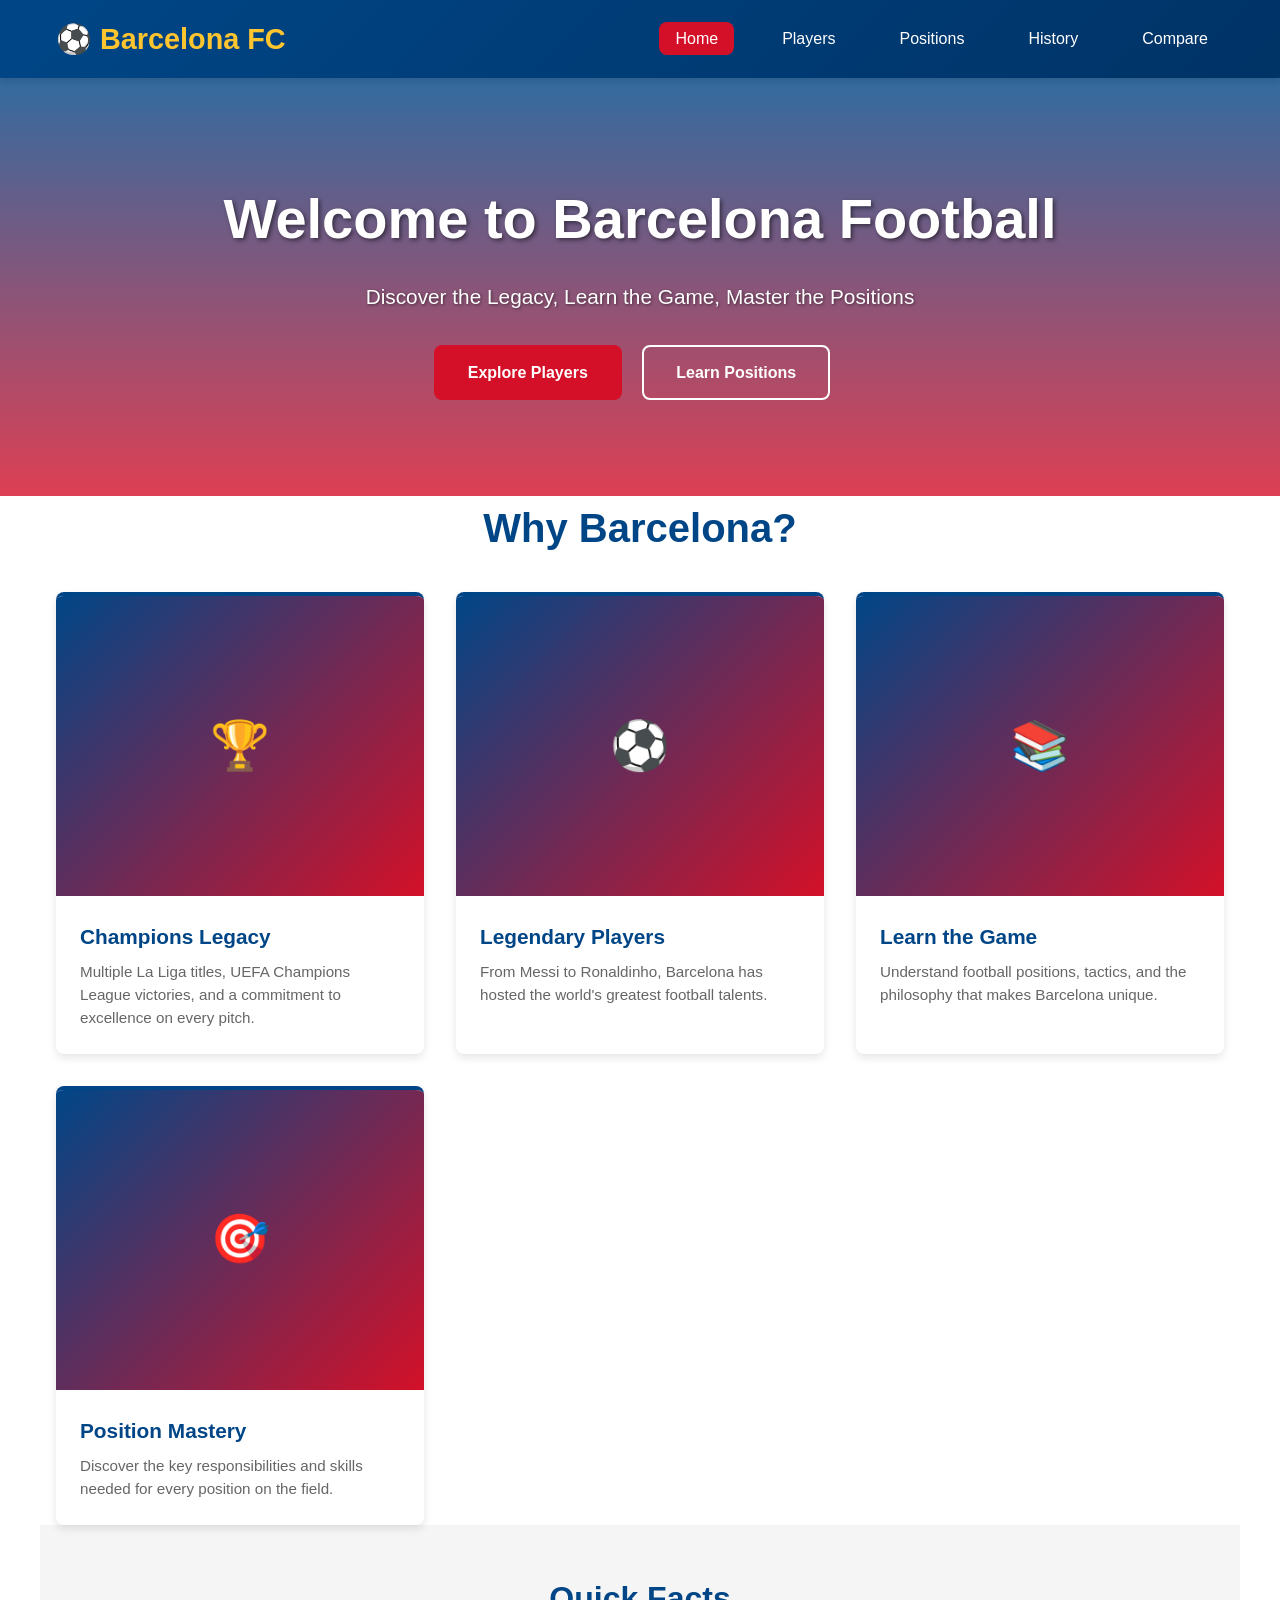
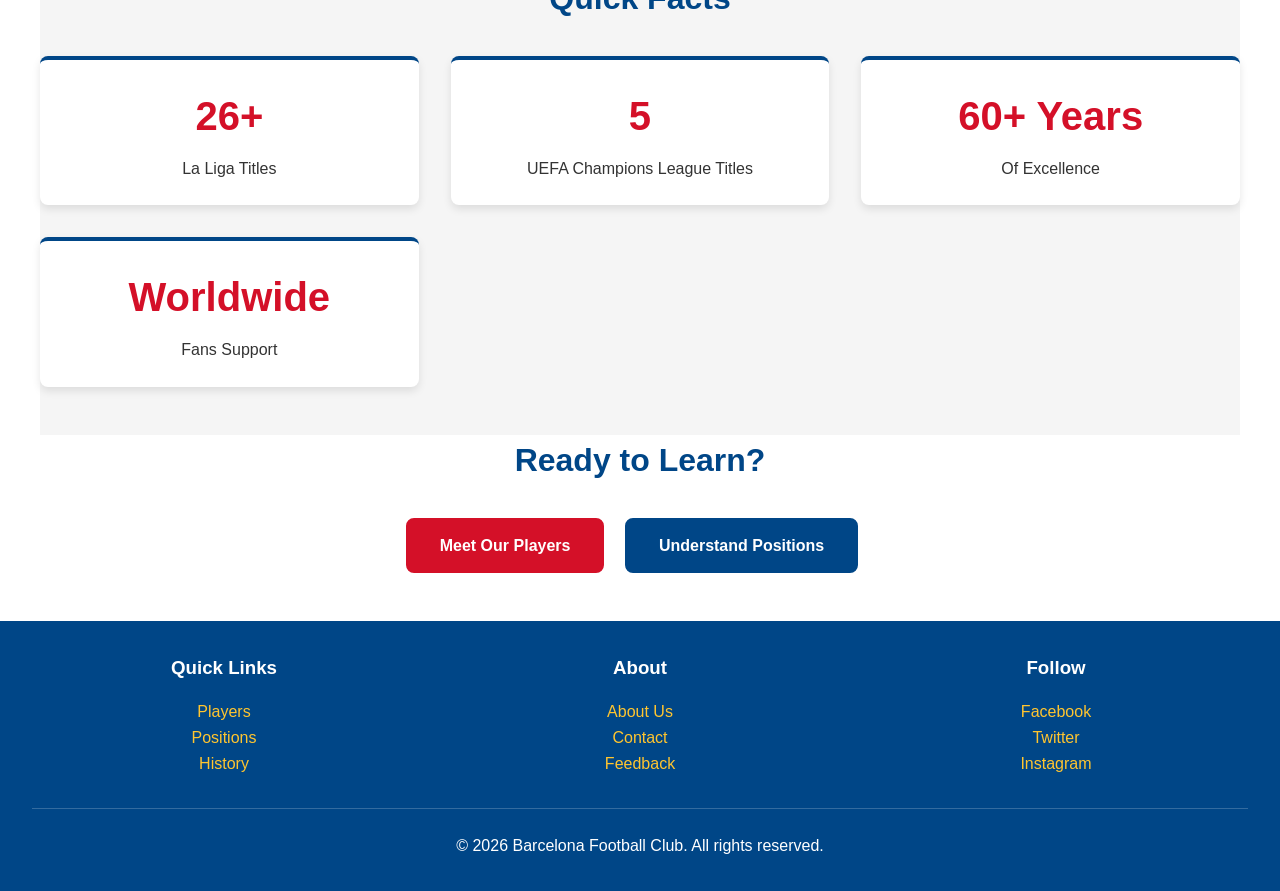
==== index.html @ 4b4c1956 "M5" ====
<!DOCTYPE html>
<html lang="en">
<head>
  <meta charset="UTF-8">
  <meta name="viewport" content="width=device-width, initial-scale=1.0">
  <meta name="description" content="Discover Barcelona Football Club - Learn about legends, positions, and strategy">
  <title>Barcelona Football Club - Home</title>
  <link rel="stylesheet" href="css/style.css">
</head>
<body>
  <!-- HEADER NAV -->
  <header>
    <div class="header-container">
      <a href="index.html" class="logo">⚽ Barcelona FC</a>
      <button class="menu-toggle">☰</button>
      <nav>
        <ul>
          <li><a href="index.html">Home</a></li>
          <li><a href="players.html">Players</a></li>
          <li><a href="positions.html">Positions</a></li>
          <li><a href="history.html">History</a></li>
          <li><a href="compare.html">Compare</a></li>
        </ul>
      </nav>
    </div>
  </header>

  <!-- HERO SECTION -->
  <section class="hero">
    <div class="container">
      <h1>Welcome to Barcelona Football</h1>
      <p>Discover the Legacy, Learn the Game, Master the Positions</p>
      <a href="players.html" class="btn">Explore Players</a>
      <a href="positions.html" class="btn btn-secondary">Learn Positions</a>
    </div>
  </section>

  <!-- MAIN CONTENT -->
  <section class="container">
    <h1>Why Barcelona?</h1>
    <div class="grid">
      <div class="card">
        <div class="card-img">🏆</div>
        <div class="card-body">
          <h3 class="card-title">Champions Legacy</h3>
          <p class="card-text">Multiple La Liga titles, UEFA Champions League victories, and a commitment to excellence on every pitch.</p>
        </div>
      </div>

      <div class="card">
        <div class="card-img">⚽</div>
        <div class="card-body">
          <h3 class="card-title">Legendary Players</h3>
          <p class="card-text">From Messi to Ronaldinho, Barcelona has hosted the world's greatest football talents.</p>
        </div>
      </div>

      <div class="card">
        <div class="card-img">📚</div>
        <div class="card-body">
          <h3 class="card-title">Learn the Game</h3>
          <p class="card-text">Understand football positions, tactics, and the philosophy that makes Barcelona unique.</p>
        </div>
      </div>

      <div class="card">
        <div class="card-img">🎯</div>
        <div class="card-body">
          <h3 class="card-title">Position Mastery</h3>
          <p class="card-text">Discover the key responsibilities and skills needed for every position on the field.</p>
        </div>
      </div>
    </div>
  </section>

  <!-- QUICK STATS -->
  <section class="container" style="background: var(--light-gray); padding: 3rem 0; margin-top: 0;">
    <h2 style="text-align: center;">Quick Facts</h2>
    <div class="grid">
      <div class="card">
        <div class="card-body text-center">
          <h3 class="card-title" style="font-size: 2.5rem; color: var(--secondary-red);">26+</h3>
          <p>La Liga Titles</p>
        </div>
      </div>

      <div class="card">
        <div class="card-body text-center">
          <h3 class="card-title" style="font-size: 2.5rem; color: var(--secondary-red);">5</h3>
          <p>UEFA Champions League Titles</p>
        </div>
      </div>

      <div class="card">
        <div class="card-body text-center">
          <h3 class="card-title" style="font-size: 2.5rem; color: var(--secondary-red);">60+ Years</h3>
          <p>Of Excellence</p>
        </div>
      </div>

      <div class="card">
        <div class="card-body text-center">
          <h3 class="card-title" style="font-size: 2.5rem; color: var(--secondary-red);">Worldwide</h3>
          <p>Fans Support</p>
        </div>
      </div>
    </div>
  </section>

  <!-- CTA SECTION -->
  <section class="container">
    <h2 style="text-align: center;">Ready to Learn?</h2>
    <div style="text-align: center; margin-top: 2rem;">
      <a href="players.html" class="btn">Meet Our Players</a>
      <a href="positions.html" class="btn" style="background: var(--primary-blue); border-color: var(--primary-blue);">Understand Positions</a>
    </div>
  </section>

  <!-- FOOTER -->
  <footer>
    <div class="footer-content">
      <div class="footer-section">
        <h3>Quick Links</h3>
        <ul>
          <li><a href="players.html">Players</a></li>
          <li><a href="positions.html">Positions</a></li>
          <li><a href="history.html">History</a></li>
        </ul>
      </div>

      <div class="footer-section">
        <h3>About</h3>
        <ul>
          <li><a href="#">About Us</a></li>
          <li><a href="#">Contact</a></li>
          <li><a href="#">Feedback</a></li>
        </ul>
      </div>

      <div class="footer-section">
        <h3>Follow</h3>
        <ul>
          <li><a href="#">Facebook</a></li>
          <li><a href="#">Twitter</a></li>
          <li><a href="#">Instagram</a></li>
        </ul>
      </div>
    </div>

    <div class="footer-bottom">
      <p>&copy; 2026 Barcelona Football Club. All rights reserved.</p>
    </div>
  </footer>

  <script src="js/script.js"></script>
</body>
</html>
---- css/style.css ----
/* Barcelona Football Website - Responsive CSS */

* {
  margin: 0;
  padding: 0;
  box-sizing: border-box;
}

:root {
  --primary-blue: #004687;
  --secondary-red: #d41028;
  --accent-gold: #ffc52f;
  --light-gray: #f5f5f5;
  --dark-text: #333;
  --border-radius: 8px;
  --transition: all 0.3s ease;
}

body {
  font-family: 'Segoe UI', Tahoma, Geneva, Verdana, sans-serif;
  line-height: 1.6;
  color: var(--dark-text);
  background-color: #fff;
}

/* HEADER & NAVIGATION */
header {
  background: linear-gradient(135deg, var(--primary-blue) 0%, #003366 100%);
  color: white;
  padding: 1rem 0;
  position: sticky;
  top: 0;
  z-index: 100;
  box-shadow: 0 4px 6px rgba(0, 0, 0, 0.1);
}

.header-container {
  max-width: 1200px;
  margin: 0 auto;
  padding: 0 1rem;
  display: flex;
  justify-content: space-between;
  align-items: center;
}

.logo {
  font-size: 1.8rem;
  font-weight: bold;
  color: var(--accent-gold);
  text-decoration: none;
  transition: var(--transition);
}

.logo:hover {
  transform: scale(1.05);
}

nav ul {
  display: flex;
  list-style: none;
  gap: 2rem;
  flex-wrap: wrap;
}

nav a {
  color: white;
  text-decoration: none;
  font-weight: 500;
  transition: var(--transition);
  padding: 0.5rem 1rem;
  border-radius: var(--border-radius);
}

nav a:hover {
  background: var(--secondary-red);
  transform: translateY(-2px);
}

/* MOBILE MENU TOGGLE */
.menu-toggle {
  display: none;
  background: none;
  border: none;
  color: white;
  font-size: 1.5rem;
  cursor: pointer;
}

/* CONTAINER & SECTIONS */
.container {
  max-width: 1200px;
  margin: 0 auto;
  padding: 0 1rem;
}

section {
  padding: 3rem 0;
}

section h1 {
  font-size: 2.5rem;
  margin-bottom: 1.5rem;
  color: var(--primary-blue);
  text-align: center;
}

section h2 {
  font-size: 2rem;
  margin-bottom: 1rem;
  color: var(--primary-blue);
}

/* HERO SECTION */
.hero {
  background: linear-gradient(rgba(0, 70, 135, 0.8), rgba(212, 16, 40, 0.8)),
    url('../assets/images/barcelona-stadium.jpg') center/cover no-repeat;
  color: white;
  padding: 6rem 1rem;
  text-align: center;
  min-height: 400px;
  display: flex;
  flex-direction: column;
  justify-content: center;
  align-items: center;
}

.hero h1 {
  font-size: 3.5rem;
  margin-bottom: 1rem;
  color: white;
  text-shadow: 2px 2px 4px rgba(0, 0, 0, 0.5);
}

.hero p {
  font-size: 1.3rem;
  margin-bottom: 2rem;
  text-shadow: 1px 1px 3px rgba(0, 0, 0, 0.5);
}

/* BUTTONS */
.btn {
  display: inline-block;
  padding: 0.8rem 2rem;
  background: var(--secondary-red);
  color: white;
  text-decoration: none;
  border-radius: var(--border-radius);
  border: 2px solid var(--secondary-red);
  cursor: pointer;
  font-weight: 600;
  transition: var(--transition);
  margin-right: 1rem;
}

.btn:hover {
  background: var(--primary-blue);
  border-color: var(--primary-blue);
  transform: translateY(-3px);
  box-shadow: 0 6px 12px rgba(0, 0, 0, 0.2);
}

.btn-secondary {
  background: transparent;
  color: white;
  border-color: white;
}

.btn-secondary:hover {
  background: white;
  color: var(--primary-blue);
}

/* GRID LAYOUTS */
.grid {
  display: grid;
  grid-template-columns: repeat(auto-fit, minmax(280px, 1fr));
  gap: 2rem;
  margin-top: 2rem;
}

.card {
  background: white;
  border-radius: var(--border-radius);
  overflow: hidden;
  box-shadow: 0 4px 8px rgba(0, 0, 0, 0.1);
  transition: var(--transition);
  border-top: 4px solid var(--primary-blue);
}

.card:hover {
  transform: translateY(-8px);
  box-shadow: 0 8px 16px rgba(0, 0, 0, 0.15);
}

.card-img {
  width: 100%;
  height: 300px;
  background: linear-gradient(135deg, var(--primary-blue), var(--secondary-red));
  display: flex;
  align-items: center;
  justify-content: center;
  color: white;
  font-size: 3rem;
  font-weight: bold;
}

.card-body {
  padding: 1.5rem;
}

.card-title {
  font-size: 1.3rem;
  margin-bottom: 0.5rem;
  color: var(--primary-blue);
}

.card-text {
  color: #666;
  font-size: 0.95rem;
  line-height: 1.5;
}

/* PLAYER CARDS */
.player-card {
  background: white;
  border: 2px solid var(--light-gray);
  border-radius: var(--border-radius);
  padding: 1.5rem;
  transition: var(--transition);
  cursor: pointer;
}

.player-card:hover {
  border-color: var(--secondary-red);
  box-shadow: 0 6px 12px rgba(212, 16, 40, 0.2);
}

.player-number {
  font-size: 2.5rem;
  font-weight: bold;
  color: var(--accent-gold);
  display: inline-block;
  margin-bottom: 0.5rem;
}

.player-name {
  font-size: 1.3rem;
  color: var(--primary-blue);
  margin-bottom: 0.5rem;
}

.player-position {
  display: inline-block;
  background: var(--secondary-red);
  color: white;
  padding: 0.3rem 0.8rem;
  border-radius: 20px;
  font-size: 0.85rem;
  margin-bottom: 1rem;
}

.player-info {
  font-size: 0.9rem;
  color: #666;
  margin: 0.5rem 0;
}

.player-description {
  color: #444;
  font-style: italic;
  margin-top: 1rem;
  padding-top: 1rem;
  border-top: 1px solid var(--light-gray);
}

/* SEARCH & FILTERS */
.search-container {
  margin: 2rem 0;
  display: flex;
  gap: 1rem;
  flex-wrap: wrap;
}

.search-box,
.filter-select {
  padding: 0.8rem;
  border: 2px solid var(--light-gray);
  border-radius: var(--border-radius);
  font-size: 1rem;
  transition: var(--transition);
}

.search-box:focus,
.filter-select:focus {
  outline: none;
  border-color: var(--primary-blue);
  box-shadow: 0 0 6px rgba(0, 70, 135, 0.2);
}

.search-box {
  flex: 1;
  min-width: 200px;
}

/* POSITIONS GUIDE */
.position-card {
  background: var(--light-gray);
  border-left: 4px solid var(--secondary-red);
  padding: 1.5rem;
  border-radius: var(--border-radius);
  margin-bottom: 1.5rem;
}

.position-title {
  font-size: 1.3rem;
  color: var(--primary-blue);
  margin-bottom: 0.8rem;
}

.position-duties {
  background: white;
  padding: 1rem;
  border-radius: 4px;
  margin-top: 1rem;
}

.position-duties li {
  margin-left: 1.5rem;
  margin-bottom: 0.5rem;
}

/* FOOTER */
footer {
  background: var(--primary-blue);
  color: white;
  text-align: center;
  padding: 2rem;
  margin-top: 3rem;
}

.footer-content {
  display: grid;
  grid-template-columns: repeat(auto-fit, minmax(200px, 1fr));
  gap: 2rem;
  margin-bottom: 2rem;
}

.footer-section h3 {
  margin-bottom: 1rem;
}

.footer-section ul {
  list-style: none;
}

.footer-section a {
  color: var(--accent-gold);
  text-decoration: none;
  transition: var(--transition);
}

.footer-section a:hover {
  color: white;
}

.footer-bottom {
  border-top: 1px solid rgba(255, 255, 255, 0.2);
  padding-top: 1.5rem;
}

/* RESPONSIVE DESIGN - TABLETS */
@media (max-width: 768px) {
  .hero h1 {
    font-size: 2.5rem;
  }

  nav ul {
    gap: 1rem;
    font-size: 0.9rem;
  }

  section h1 {
    font-size: 2rem;
  }

  .grid {
    grid-template-columns: repeat(auto-fit, minmax(200px, 1fr));
    gap: 1.5rem;
  }

  .search-container {
    flex-direction: column;
  }

  .search-box {
    min-width: 100%;
  }

  .menu-toggle {
    display: block;
  }

  nav ul {
    display: none;
  }

  nav ul.active {
    display: flex;
    flex-direction: column;
    position: absolute;
    top: 60px;
    right: 1rem;
    background: var(--primary-blue);
    padding: 1rem;
    border-radius: var(--border-radius);
    width: calc(100% - 2rem);
  }
}

/* RESPONSIVE DESIGN - MOBILE */
@media (max-width: 480px) {
  .hero {
    padding: 4rem 1rem;
  }

  .hero h1 {
    font-size: 1.8rem;
  }

  .hero p {
    font-size: 1rem;
  }

  .header-container {
    flex-wrap: wrap;
  }

  .logo {
    font-size: 1.3rem;
  }

  section {
    padding: 1.5rem 0;
  }

  section h1 {
    font-size: 1.5rem;
  }

  section h2 {
    font-size: 1.3rem;
  }

  .grid {
    grid-template-columns: 1fr;
  }

  .btn {
    display: block;
    width: 100%;
    margin-bottom: 1rem;
    text-align: center;
  }

  .player-card {
    padding: 1rem;
  }

  .card-img {
    height: 200px;
    font-size: 2rem;
  }

  .footer-content {
    grid-template-columns: 1fr;
    gap: 1.5rem;
  }
}

/* UTILITY CLASSES */
.text-center {
  text-align: center;
}

.mt-2 {
  margin-top: 1.5rem;
}

.mb-2 {
  margin-bottom: 1.5rem;
}

.hide {
  display: none;
}
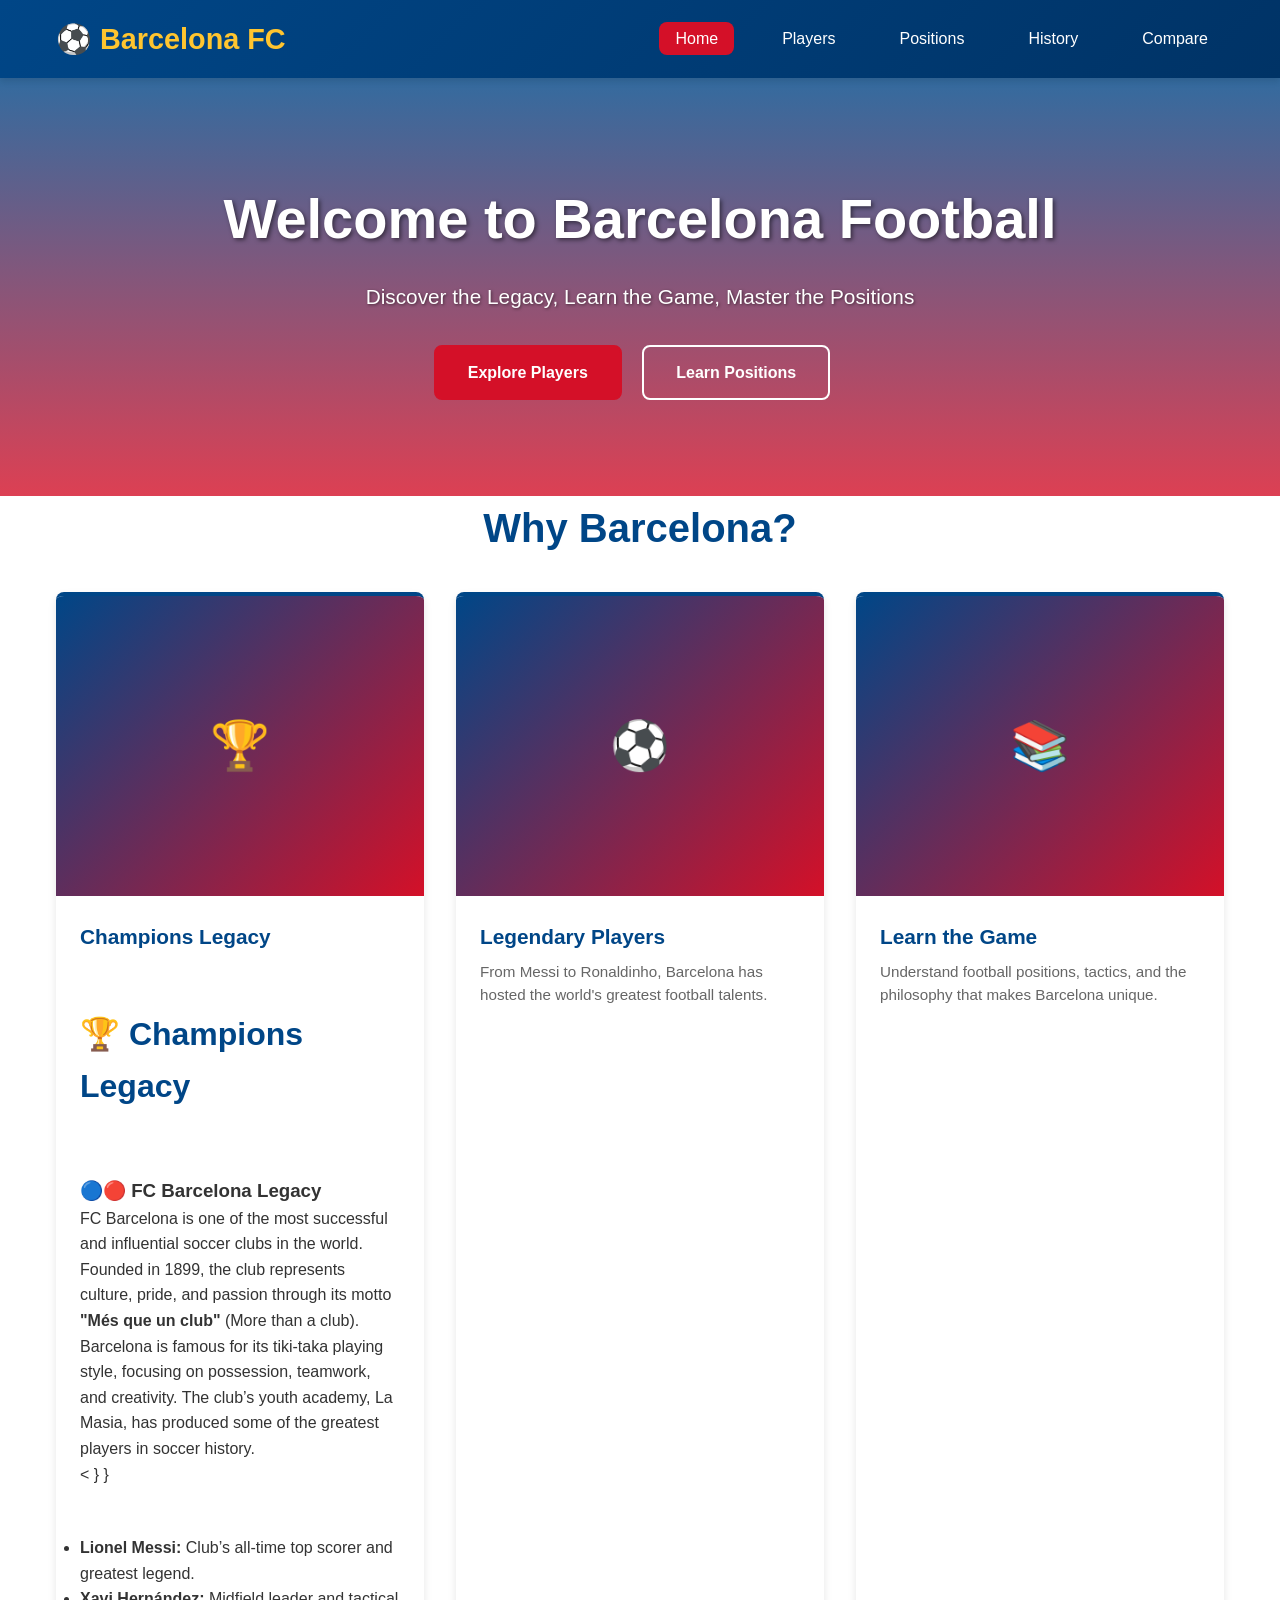
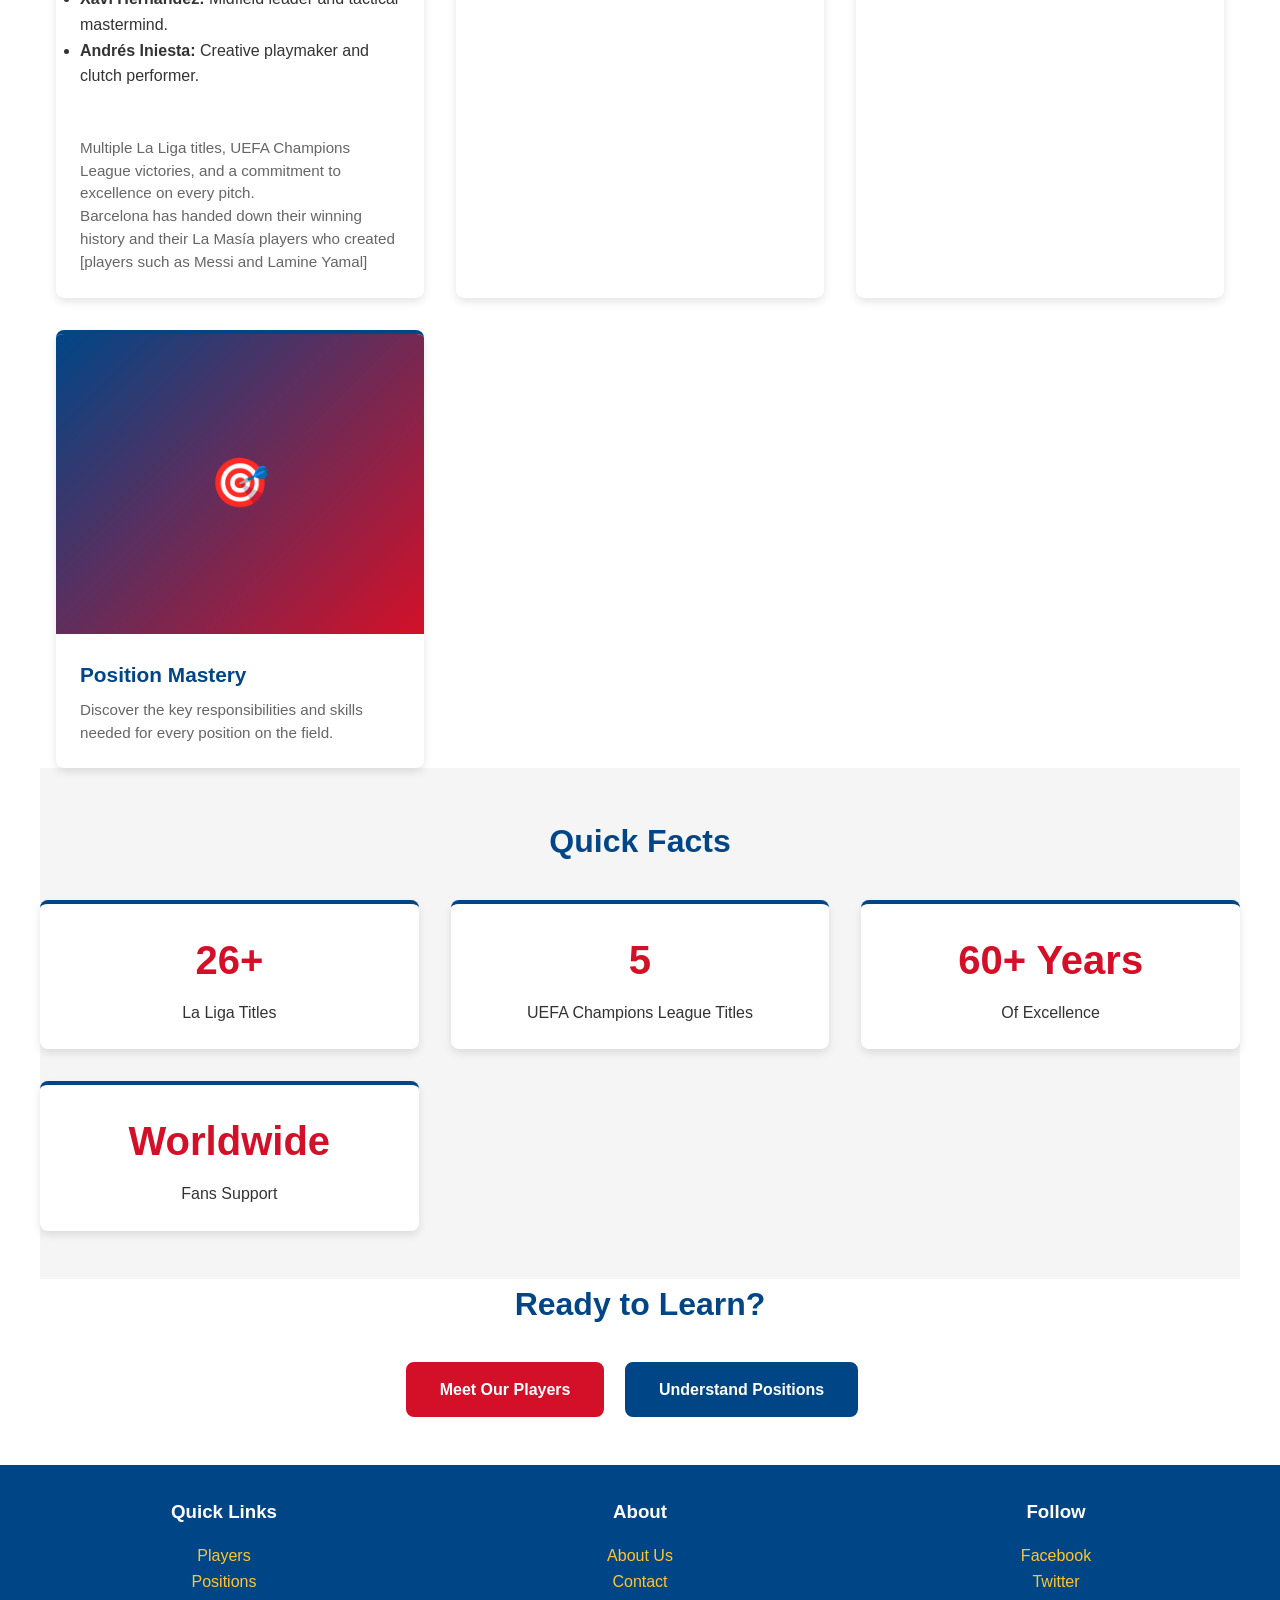
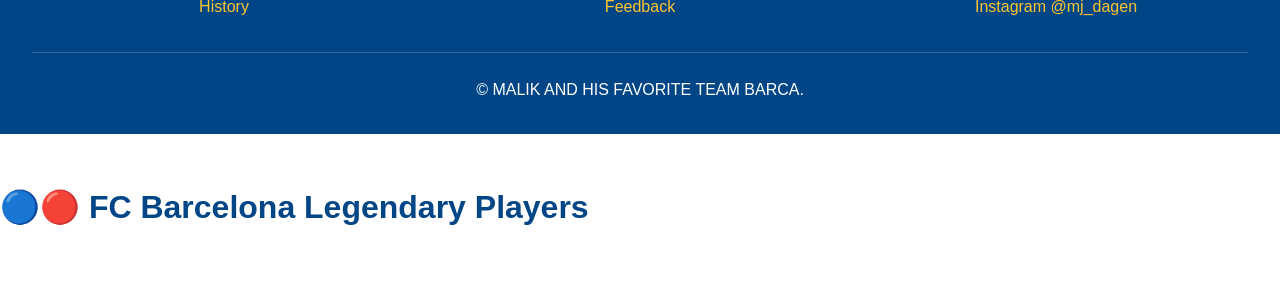
==== commit 6454bb6a: "M5" ====
--- a/index.html
+++ b/index.html
@@ -43,7 +43,40 @@
         <div class="card-img">🏆</div>
         <div class="card-body">
           <h3 class="card-title">Champions Legacy</h3>
+      <section>
+  <h2>🏆 Champions Legacy</h2>
+<section id="champions-legacy">
+  
+
+  <h3>🔵🔴 FC Barcelona Legacy</h3>
+  <p>
+    FC Barcelona is one of the most successful and influential soccer clubs in the world.
+    Founded in 1899, the club represents culture, pride, and passion through its motto
+    <strong>"Més que un club"</strong> (More than a club).
+  </p>
+
+  <p>
+    Barcelona is famous for its tiki-taka playing style, focusing on possession,
+    teamwork, and creativity. The club’s youth academy, La Masia, has produced some of
+    the greatest players in soccer history.
+  </p>
+
+  <
+
+  
+  
+}
+}
+
+</section>
+  <ul>
+    <li><strong>Lionel Messi:</strong> Club’s all-time top scorer and greatest legend.</li>
+    <li><strong>Xavi Hernández:</strong> Midfield leader and tactical mastermind.</li>
+    <li><strong>Andrés Iniesta:</strong> Creative playmaker and clutch performer.</li>
+  </ul>
+</section>
           <p class="card-text">Multiple La Liga titles, UEFA Champions League victories, and a commitment to excellence on every pitch.</p>
+          <p class="card-text barca">Barcelona has handed down their winning history and their La Masía players who created [players such as Messi and Lamine Yamal]</p>
         </div>
       </div>
 
@@ -142,16 +175,18 @@
         <ul>
           <li><a href="#">Facebook</a></li>
           <li><a href="#">Twitter</a></li>
-          <li><a href="#">Instagram</a></li>
+          <li><a href="#">Instagram @mj_dagen</a></li>
         </ul>
       </div>
     </div>
 
     <div class="footer-bottom">
-      <p>&copy; 2026 Barcelona Football Club. All rights reserved.</p>
+      <p>&copy; MALIK AND HIS FAVORITE TEAM BARCA.</p>
     </div>
   </footer>
 
   <script src="js/script.js"></script>
 </body>
 </html>
+<section id="barca-legendary-players">
+  <h2>🔵🔴 FC Barcelona Legendary Players</h2>
